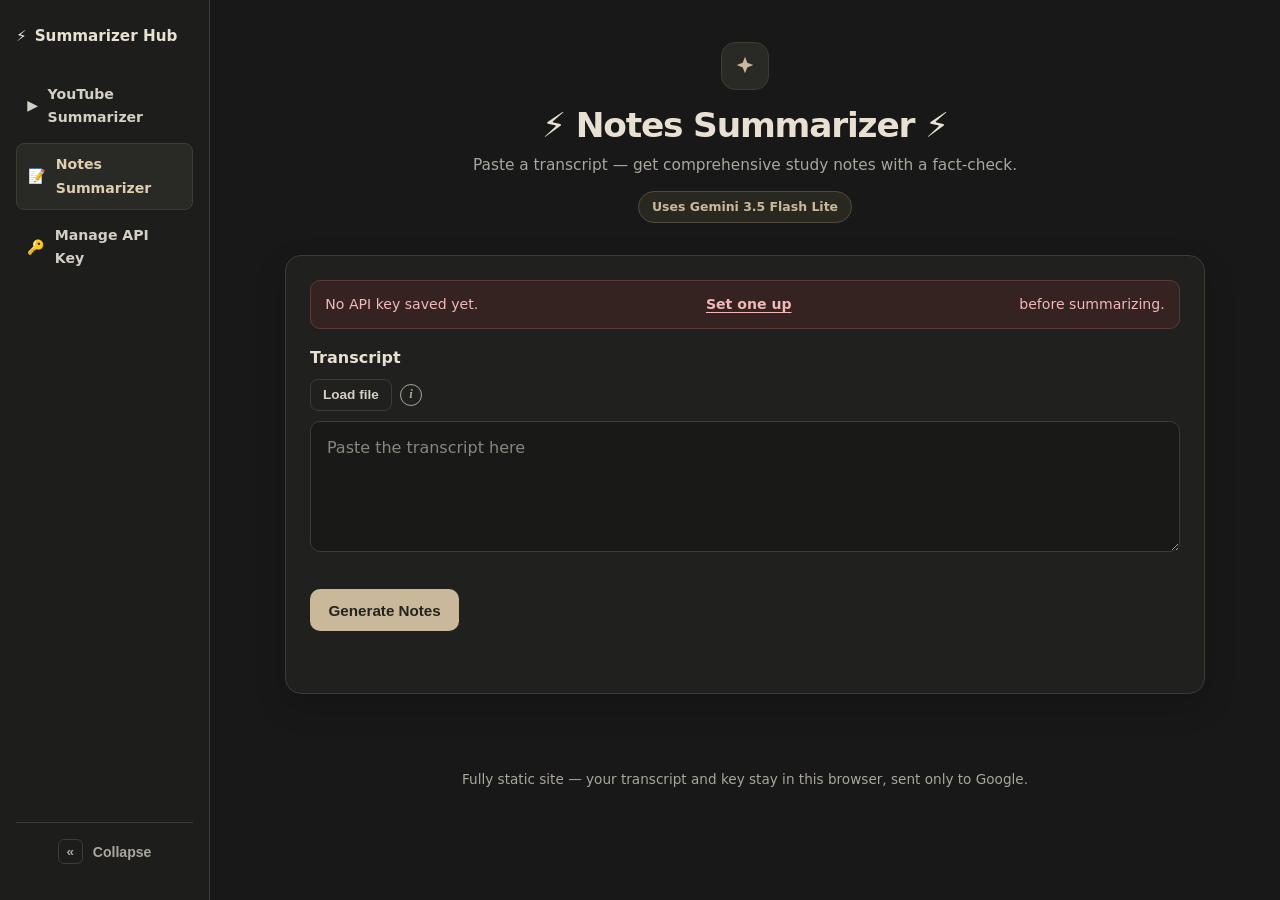
==== public/notes-summarizer.html @ a10b80e7 "feat: add Notes Summarizer page with file load, markdown download, dynamic filename co-authored-by: " ====
<!doctype html>
<html lang="en">
<head>
<meta charset="utf-8">
<meta name="viewport" content="width=device-width,initial-scale=1">
<title>&#9889; Notes Summarizer</title>
<link rel="icon" href="data:image/svg+xml,%3Csvg xmlns='http://www.w3.org/2000/svg' viewBox='0 0 100 100'%3E%3Ctext y='.9em' font-size='80'%3E%F0%9F%93%9D%3C/text%3E%3C/svg%3E">
<link rel="stylesheet" href="style.css">
<!-- marked v12.0.2 and DOMPurify 3.4.17, vendored locally instead of CDN.
     To update: re-download from the CDN and overwrite the files below.
     Original sources:
     https://cdn.jsdelivr.net/npm/marked@12/marked.min.js
     https://cdn.jsdelivr.net/npm/dompurify@3/dist/purify.min.js -->
<script src="vendor/marked.min.js"></script>
<script src="vendor/purify.min.js"></script>
<style>
.tip{position:relative}
.tip::after{content:attr(data-tip);position:absolute;left:50%;bottom:calc(100% + 8px);transform:translateX(-50%);white-space:nowrap;background:#000;color:#fff;font:600 .8rem/1.2 system-ui,sans-serif;font-style:normal;padding:.45rem .65rem;border-radius:8px;border:1px solid var(--border);box-shadow:var(--shadow);opacity:0;visibility:hidden;pointer-events:none;transition:opacity .12s;z-index:20}
.tip:hover::after,.tip:focus::after{opacity:1;visibility:visible}
</style>
</head>
<body>
<div class="app-shell">
<aside id="navMount" class="sidebar" aria-label="Primary navigation"></aside>
<div class="content-area">
<header>
  <div class="badge" aria-hidden="true">
    <svg width="22" height="22" viewBox="0 0 24 24" fill="none" xmlns="http://www.w3.org/2000/svg">
      <path d="M12 2L14.5 8.5L21 11L14.5 13.5L12 20L9.5 13.5L3 11L9.5 8.5L12 2Z" fill="#0f1117"/>
    </svg>
  </div>
  <h1>&#9889; Notes Summarizer &#9889;</h1>
  <p>Paste a transcript &mdash; get comprehensive study notes with a fact-check.</p>
  <p class="model-tag">Uses Gemini 3.5 Flash Lite</p>
</header>
<main>
  <section id="inputCard" class="card">
    <div id="keyBanner" class="key-banner hidden" role="status"></div>
    <form id="appForm" autocomplete="on">
      <label for="ptext">Transcript</label>
      <div class="file-row" style="display:flex;align-items:center;gap:.5rem;margin-bottom:.6rem">
        <input id="fileInput" type="file" accept=".txt,.md,.srt,.vtt,.text,text/*" class="hidden">
        <button id="loadFileBtn" type="button" class="ghost-btn" style="margin:0;flex:none">Load file</button>
        <span id="fileInfo" tabindex="0" role="img" aria-label="Supported formats: .txt, .md, .srt, .vtt, .text. Max 5 MB." data-tip="Supported formats: .txt, .md, .srt, .vtt, .text (max 5 MB)" class="tip" style="flex:none;cursor:default;display:inline-flex;align-items:center;justify-content:center;width:1.4rem;height:1.4rem;border:1px solid var(--muted);border-radius:50%;font-size:.8rem;font-weight:700;font-style:italic;font-family:Georgia,serif;line-height:1;color:var(--muted)">i</span>
      </div>
      <textarea id="ptext" name="transcript" autocomplete="off" rows="4" placeholder="Paste the transcript here"></textarea>

      <div class="result-actions" style="margin-top:.9rem">
        <button id="goNotes" type="submit"><span class="spinner" aria-hidden="true"></span><span>Generate Notes</span></button>
      </div>
      <div id="status" role="status" aria-live="polite"></div>
    </form>
  </section>

  <section id="result" class="card hidden">
    <div class="result-head">
     <label for="summary">Your notes</label>
     <div class="result-actions">
       <button id="copyBtn" type="button" class="ghost-btn">Copy Markdown</button>
       <button id="downloadBtn" type="button" class="ghost-btn">Download Markdown</button>
       <button id="toggleRaw" type="button" class="ghost-btn">View Raw</button>
     </div>
   </div>
   <div class="reading-toolbar" aria-label="Reading controls">
     <div class="reading-controls">
       <span class="reading-toolbar-label">Text size</span>
       <button id="fontDown" type="button" class="control-btn" aria-label="Decrease text size">A-</button>
       <span id="fontReadout" class="size-readout" aria-live="polite">18 px</span>
       <button id="fontUp" type="button" class="control-btn" aria-label="Increase text size">A+</button>
     </div>
     <div class="reading-controls">
       <button id="widthToggle" type="button" class="control-btn" aria-pressed="false">Wide reading</button>
       <button id="focusToggle" type="button" class="control-btn" aria-pressed="false">Enter focus mode</button>
     </div>
   </div>
   <div id="summary"></div>
    <textarea id="raw" rows="22" readonly class="hidden"></textarea>
  </section>
</main>
<footer>Fully static site &mdash; your transcript and key stay in this browser, sent only to Google.</footer>
<script src="nav.js"></script>
<script src="common.js"></script>
<script src="prompts.js"></script>
<script src="gemini.js"></script>
<script>
function checkKeyState() {
  const hasKey = hasApiKey();
  const b = $('keyBanner');
  b.classList.remove('hidden', 'ok', 'warn');
  if (hasKey) {
    b.classList.add('ok');
    b.innerHTML = 'API key saved. <a href="settings.html">Change key</a>';
  } else {
    b.classList.add('warn');
    b.innerHTML = 'No API key saved yet. <a href="settings.html">Set one up</a> before summarizing.';
  }
}

async function run() {
  const transcript = $('ptext').value.trim();
  if (!transcript) return setStatus('Please paste a transcript.', 'error');

  const token = getApiKey();
  if (!token) return setStatus('No API key saved. Set one on the Manage Key page first.', 'error');

  const buttons = [$('goNotes')];
  buttons.forEach(b => b.disabled = true);
  $('result').classList.add('hidden');
  setStatus('Writing notes...');

  try {
    const summary = await summarizeTranscript(transcript, token, 'notes', msg => setStatus(msg));
    renderSummary(summary);
    $('result').classList.remove('hidden');
    $('result').classList.add('show');
    setStatus('');
  } catch (e) {
    setStatus(e.message, 'error');
  } finally {
    buttons.forEach(b => b.disabled = false);
  }
}

function renderSummary(markdown) {
  $('raw').value = markdown;
  const html = marked.parse(markdown, { headerIds: false, mangle: false });
  $('summary').innerHTML = DOMPurify.sanitize(html);
  $('summary').classList.remove('hidden');
  $('raw').classList.add('hidden');
  $('toggleRaw').textContent = 'View Raw';
}

$('toggleRaw').addEventListener('click', () => {
  const switchingToRaw = $('raw').classList.contains('hidden');
  $('raw').classList.toggle('hidden', !switchingToRaw);
  $('summary').classList.toggle('hidden', switchingToRaw);
  $('toggleRaw').textContent = switchingToRaw ? 'View Rendered' : 'View Raw';
});

$('copyBtn').addEventListener('click', async () => {
  try {
    await navigator.clipboard.writeText($('raw').value);
    const old = $('copyBtn').textContent;
    $('copyBtn').textContent = 'Copied!';
    setTimeout(() => { $('copyBtn').textContent = old; }, 1500);
  } catch {
    setStatus('Could not copy to clipboard.', 'error');
  }
});

function notesFilename() {
  const m = $('raw').value.match(/^#\s+(.+)$/m);
  const base = (m ? m[1] : 'notes')
    .replace(/[\\/:*?"<>|\x00-\x1f]/g, '')
    .replace(/[#*_`]/g, '')
    .trim().replace(/\s+/g, '-').slice(0, 80);
  return (base || 'notes') + '.md';
}

$('downloadBtn').addEventListener('click', () => {
  const url = URL.createObjectURL(new Blob([$('raw').value], { type: 'text/markdown;charset=utf-8' }));
  const a = document.createElement('a');
  a.href = url;
  a.download = notesFilename();
  document.body.appendChild(a);
  a.click();
  a.remove();
  setTimeout(() => URL.revokeObjectURL(url), 1000);
});

const ALLOWED_EXTS = ['txt', 'md', 'srt', 'vtt', 'text'];
$('loadFileBtn').addEventListener('click', () => $('fileInput').click());
$('fileInput').addEventListener('change', async e => {
  const file = e.target.files[0];
  e.target.value = '';
  if (!file) return;
  const ext = (file.name.split('.').pop() || '').toLowerCase();
  if (!file.name.includes('.') || !ALLOWED_EXTS.includes(ext)) {
    return setStatus(`Unsupported file type. Use: ${ALLOWED_EXTS.map(x => '.' + x).join(', ')}`, 'error');
  }
  if (file.size > 5 * 1024 * 1024) return setStatus('File too large (max 5 MB).', 'error');
  try {
    const text = await file.text();
    if (text.includes('\u0000')) return setStatus('File looks binary, not plain text.', 'error');
    if (!text.trim()) return setStatus('File is empty.', 'error');
    $('ptext').value = text;
    setStatus(`Loaded ${file.name}`);
  } catch {
    setStatus('Could not read file.', 'error');
  }
});

// Reader preferences stay in this browser and are never sent to the API.
// Width always starts wide on every page load -- it's a one-off reading
// toggle for the current session, not a saved preference. Font size is the
// only thing persisted across visits.
const readerPrefs = { fontSize: 18, wide: true };
try {
  const saved = JSON.parse(localStorage.getItem('transcriptReaderPrefs') || '{}');
  if (Number.isFinite(saved.fontSize)) readerPrefs.fontSize = Math.min(24, Math.max(15, saved.fontSize));
} catch (_) {}
function applyReaderPrefs() {
  document.documentElement.style.setProperty('--reading-size', `${readerPrefs.fontSize}px`);
  document.documentElement.style.setProperty('--reading-width', readerPrefs.wide ? '100%' : '760px');
  $('fontReadout').textContent = `${readerPrefs.fontSize} px`;
  $('widthToggle').setAttribute('aria-pressed', String(readerPrefs.wide));
  $('widthToggle').textContent = readerPrefs.wide ? 'Narrow reading' : 'Wide reading';
  try { localStorage.setItem('transcriptReaderPrefs', JSON.stringify({ fontSize: readerPrefs.fontSize })); } catch (_) {}
}
$('fontDown').addEventListener('click', () => { readerPrefs.fontSize = Math.max(15, readerPrefs.fontSize - 1); applyReaderPrefs(); });
$('fontUp').addEventListener('click', () => { readerPrefs.fontSize = Math.min(24, readerPrefs.fontSize + 1); applyReaderPrefs(); });
$('widthToggle').addEventListener('click', () => { readerPrefs.wide = !readerPrefs.wide; applyReaderPrefs(); });
$('focusToggle').addEventListener('click', () => {
  const active = document.body.classList.toggle('focus-mode');
  $('focusToggle').setAttribute('aria-pressed', String(active));
  $('focusToggle').textContent = active ? 'Exit focus mode' : 'Enter focus mode';
  if (active) $('result').scrollIntoView({ behavior: 'smooth', block: 'start' });
});
applyReaderPrefs();

$('appForm').addEventListener('submit', e => { e.preventDefault(); run(); });
checkKeyState();
</script>
</div>
</div>
</body>
</html>
---- public/style.css ----
:root{color-scheme:dark;--bg:#171817;--card:#20211e;--card-soft:#1d1e1b;--surface-raised:#292a25;--text:#d4cfc4;--heading:#e8e1d3;--muted:#aaa69d;--border:#3b3c35;--accent:#c9b99a;--accent-hover:#dfcfb0;--err:#f2b8b5;--errbg:#352321;--ok:#b8d9b5;--okbg:#20301f;--shadow:0 12px 32px rgba(0,0,0,.16);--reading-size:18px;--reading-width:100%}
*{box-sizing:border-box}html{scrollbar-color:#55564d var(--bg);scroll-behavior:smooth}body{margin:0;min-height:100vh;background:var(--bg);color:var(--text);font:16px/1.65 system-ui,-apple-system,BlinkMacSystemFont,"Segoe UI",sans-serif;overflow-x:hidden;-webkit-font-smoothing:antialiased}::selection{background:#665c49;color:#fffaf0}::-webkit-scrollbar{width:10px;height:10px}::-webkit-scrollbar-track{background:var(--bg)}::-webkit-scrollbar-thumb{background:#55564d;border-radius:8px}::-webkit-scrollbar-thumb:hover{background:#777568}
header,main,footer{position:relative;z-index:1}header{max-width:900px;margin:0 auto;padding:2.6rem 1rem 1.25rem;text-align:center}.badge{display:inline-flex;align-items:center;justify-content:center;width:3rem;height:3rem;border-radius:14px;background:var(--surface-raised);color:var(--accent);font-size:1.5rem;margin-bottom:.9rem;border:1px solid var(--border)}.badge svg path{fill:var(--accent)}header h1{margin:0 0 .4rem;font-size:clamp(1.65rem,4vw,2.15rem);line-height:1.25;letter-spacing:-.035em;color:var(--heading)}header p{margin:.3rem 0 0;color:var(--muted);font-size:.96rem}header p.model-tag{margin-top:.75rem;display:inline-block;font-size:.78rem;font-weight:600;color:var(--accent);background:#292820;border:1px solid #514a3c;border-radius:999px;padding:.3rem .8rem}
main{max-width:86%;width:86%;margin:0 auto;padding:.75rem 0 3.5rem}.card{background:var(--card);border:1px solid var(--border);border-radius:16px;padding:clamp(1rem,3vw,1.5rem);margin-bottom:1.15rem;box-shadow:var(--shadow)}label{display:block;font-weight:650;color:var(--heading);margin-bottom:.45rem}input,textarea{width:100%;padding:.85rem 1rem;font-size:1rem;border:1px solid var(--border);border-radius:10px;background:#191a17;color:var(--text);font-family:inherit;line-height:1.6;resize:vertical;transition:border-color .15s,box-shadow .15s}input::placeholder,textarea::placeholder{color:#89867e}input:focus-visible,textarea:focus-visible,button:focus-visible{outline:2px solid var(--accent);outline-offset:3px}input:focus,textarea:focus{border-color:var(--accent);box-shadow:0 0 0 3px rgba(201,185,154,.12)}button{margin-top:.9rem;padding:.72rem 1.1rem;font-size:.95rem;font-weight:650;border:1px solid transparent;border-radius:10px;background:var(--accent);color:#24231f;cursor:pointer;display:inline-flex;align-items:center;justify-content:center;gap:.5rem;transition:background .15s,border-color .15s,opacity .15s}button:hover:not(:disabled){background:var(--accent-hover)}button:active:not(:disabled){transform:translateY(1px)}button:disabled{opacity:.65;cursor:not-allowed}.spinner{width:.95rem;height:.95rem;border:2px solid rgba(36,35,31,.3);border-top-color:#24231f;border-radius:50%;animation:spin .7s linear infinite;display:none}button:disabled .spinner{display:inline-block}@keyframes spin{to{transform:rotate(360deg)}}#status{margin:.85rem 0 0;color:var(--muted);min-height:1.5rem}#status.err{color:var(--err);background:var(--errbg);padding:.65rem .8rem;border-radius:8px}#status.ok{color:var(--ok);background:var(--okbg);padding:.65rem .8rem;border-radius:8px}.hidden{display:none!important}.visually-hidden{position:absolute;width:1px;height:1px;padding:0;margin:-1px;overflow:hidden;clip:rect(0,0,0,0);white-space:nowrap;border:0}
#result{padding:clamp(1rem,3vw,1.5rem);border-color:var(--border)}#result.show{animation:rise .25s ease both}@keyframes rise{from{opacity:0;transform:translateY(5px)}to{opacity:1;transform:translateY(0)}}.result-head{display:flex;align-items:center;justify-content:space-between;flex-wrap:wrap;gap:.8rem;margin-bottom:1rem;padding-bottom:.9rem;border-bottom:1px solid var(--border)}.result-head label{margin:0;font-size:1.05rem}.result-actions,.reading-controls{display:flex;align-items:center;flex-wrap:wrap;gap:.45rem}.ghost-btn,.control-btn{margin:0;padding:.48rem .75rem;font-size:.85rem;font-weight:600;border:1px solid var(--border);border-radius:8px;background:transparent;color:var(--text);box-shadow:none}#keyForm .result-actions .ghost-btn{margin-top:.9rem;padding:.72rem 1.1rem;font-size:.95rem}.ghost-btn:hover:not(:disabled),.control-btn:hover:not(:disabled){border-color:#77705f;background:var(--surface-raised);color:var(--heading)}.control-btn[aria-pressed="true"]{background:var(--surface-raised);border-color:var(--accent);color:var(--accent-hover)}.reading-toolbar{display:flex;justify-content:space-between;align-items:center;gap:.75rem;flex-wrap:wrap;margin-bottom:1.25rem;padding:.75rem;background:#1b1c19;border:1px solid var(--border);border-radius:12px}.reading-toolbar-label{color:var(--muted);font-size:.82rem;margin-right:.25rem}.size-readout{color:var(--muted);font-size:.82rem;min-width:3.5rem;text-align:center}
#summary{max-width:var(--reading-width);margin:0 auto;font-size:var(--reading-size);line-height:1.8;overflow-wrap:anywhere;min-height:8rem;color:var(--text);font-weight:400}#summary h1,#summary h2,#summary h3,#summary h4{color:var(--heading);line-height:1.35;letter-spacing:-.018em}#summary h1{font-size:1.8em;margin:1.8em 0 .7em}#summary h2{font-size:1.35em;margin:2em 0 .75em;padding-bottom:.5em;border-bottom:1px solid var(--border)}#summary h2:first-child{margin-top:0}#summary h3{font-size:1.12em;margin:1.45em 0 .55em;color:var(--accent-hover)}#summary h4{font-size:1em;margin:1.2em 0 .4em}#summary p{margin:.85em 0}#summary ul,#summary ol{margin:.75em 0 1.05em;padding-left:1.5em}#summary li{padding-left:.15em;margin:.45em 0}#summary li::marker{color:var(--accent)}#summary li>ul,#summary li>ol{margin:.35em 0}#summary strong{color:var(--heading);font-weight:700}#summary em{color:#d9cdb6}#summary hr{border:0;border-top:1px solid var(--border);margin:1.8em 0}#summary a{color:var(--accent-hover);text-decoration-thickness:.08em;text-underline-offset:.2em}#summary blockquote{margin:1.2em 0;padding:.25em 1em;border-left:3px solid var(--accent);background:#25251f;color:#c9c3b7;border-radius:0 8px 8px 0}#summary blockquote p{margin:.5em 0}#summary code{background:#2a2b26;border:1px solid var(--border);border-radius:5px;padding:.12em .35em;font-size:.88em;overflow-wrap:anywhere}#summary pre{overflow-x:auto;padding:1rem;background:#191a17;border:1px solid var(--border);border-radius:10px;line-height:1.6}#summary pre code{padding:0;border:0;background:transparent}#summary table{width:100%;border-collapse:collapse;margin:1.2em 0;font-size:.9em;line-height:1.6}#summary th,#summary td{text-align:left;vertical-align:top;padding:.7em .8em;border:1px solid var(--border)}#summary th{background:#2a2a24;color:var(--heading);font-weight:700}#summary tr:nth-child(even) td{background:#23241f}#raw{width:100%;margin-top:.75rem;min-height:20rem}footer{text-align:center;color:var(--muted);font-size:.85rem;padding:0 1rem 2.5rem}footer a{color:var(--accent-hover)}
body.focus-mode header,body.focus-mode #inputCard,body.focus-mode footer{display:none}body.focus-mode main{max-width:100%;width:100%;padding:1.25rem clamp(.75rem,4vw,3rem) 3rem}body.focus-mode #result{max-width:100%;margin:0 auto;box-shadow:none;border-color:transparent;background:transparent}body.focus-mode .result-head,body.focus-mode .reading-toolbar{max-width:1040px;margin-left:auto;margin-right:auto}body.focus-mode #summary{max-width:100%}
.key-banner{display:flex;align-items:center;justify-content:space-between;flex-wrap:wrap;gap:.6rem;margin-bottom:1rem;padding:.75rem .9rem;border-radius:10px;font-size:.88rem}.key-banner.ok{color:var(--ok);background:var(--okbg);border:1px solid #3c5a3a}.key-banner.warn{color:var(--err);background:var(--errbg);border:1px solid #5a3a38}.key-banner a{color:inherit;font-weight:700;text-decoration-thickness:.08em;text-underline-offset:.2em}.key-expiry{color:var(--muted);font-size:.82rem;margin:-.5rem 0 1rem;font-weight:600}.security-note{color:var(--muted);font-size:.85rem;margin:.75rem 0 0;line-height:1.6}
.nav-grid{display:grid;grid-template-columns:repeat(auto-fit,minmax(220px,1fr));gap:1rem}.nav-card{display:flex;flex-direction:column;gap:.5rem;padding:1.4rem;background:var(--card);border:1px solid var(--border);border-radius:16px;box-shadow:var(--shadow);text-decoration:none;color:var(--text);transition:border-color .15s,transform .15s}.nav-card:hover{border-color:var(--accent);transform:translateY(-2px)}.nav-card .nav-icon{font-size:1.8rem}.nav-card h2{margin:0;color:var(--heading);font-size:1.15rem}.nav-card p{margin:0;color:var(--muted);font-size:.9rem;line-height:1.5}.nav-card.disabled{opacity:.55;cursor:not-allowed;pointer-events:none}.nav-card .soon-badge{align-self:flex-start;font-size:.72rem;font-weight:700;color:var(--muted);background:var(--surface-raised);border:1px solid var(--border);border-radius:999px;padding:.2rem .6rem}
.app-shell{display:flex;align-items:flex-start;min-height:100vh}.content-area{flex:1 1 auto;min-width:0}
.sidebar{flex:0 0 210px;width:210px;background:var(--card-soft);border-right:1px solid var(--border);padding:1.5rem 1rem;position:sticky;top:0;height:100vh;overflow-y:auto;display:flex;flex-direction:column;gap:.25rem}
.sidebar .brand{display:flex;align-items:center;gap:.5rem;color:var(--heading);font-weight:700;font-size:.95rem;text-decoration:none;margin-bottom:1.25rem}
.sidebar .nav-link{display:flex;align-items:center;gap:.6rem;padding:.6rem .7rem;border-radius:8px;color:var(--text);text-decoration:none;font-size:.88rem;font-weight:600}
.sidebar .nav-link:hover{background:var(--surface-raised);color:var(--heading)}
.sidebar .nav-link.active{background:var(--surface-raised);border:1px solid var(--border);color:var(--accent-hover)}
.sidebar .nav-link.disabled{opacity:.5;pointer-events:none}
.sidebar .nav-link .soon-badge{margin-left:auto;font-size:.65rem;padding:.12rem .45rem}
body.focus-mode .sidebar{display:none}
.nav-toggle{display:flex;align-items:center;gap:.6rem;width:100%;margin-top:auto;padding-top:1rem;border-top:1px solid var(--border);background:transparent;border-left:0;border-right:0;border-bottom:0;font-size:.88rem;font-weight:650;color:var(--muted);cursor:pointer;border-radius:0}.nav-toggle .nav-icon{display:inline-flex;align-items:center;justify-content:center;width:1.6rem;height:1.6rem;border:1px solid var(--border);border-radius:6px;font-size:.85rem}.nav-toggle:hover{color:var(--heading)}.nav-toggle:hover .nav-icon{background:var(--surface-raised);border-color:#77705f}
.app-shell.sidebar-collapsed .sidebar{flex:0 0 60px;width:60px;padding:1.5rem .5rem}
.app-shell.sidebar-collapsed .sidebar .nav-label,.app-shell.sidebar-collapsed .sidebar .soon-badge{display:none}
.app-shell.sidebar-collapsed .sidebar .brand,.app-shell.sidebar-collapsed .sidebar .nav-link,.app-shell.sidebar-collapsed .sidebar .nav-toggle{justify-content:center}
@media(max-width:820px){.app-shell{flex-direction:column}.sidebar{position:static;width:100%;height:auto;flex-direction:row;flex-wrap:wrap;overflow-x:auto;border-right:0;border-bottom:1px solid var(--border);padding:.65rem}.sidebar .brand{display:none}.sidebar .nav-link{flex:0 0 auto}.nav-toggle{display:none}}
@media(max-width:640px){header{padding-top:1.8rem}main{width:94%}.result-head{align-items:flex-start}.result-actions{width:100%}.result-actions button{flex:1}.reading-toolbar{align-items:flex-start}#summary table{font-size:.85em}body.focus-mode main{padding-left:.75rem;padding-right:.75rem}}@media(prefers-reduced-motion:reduce){*,*::before,*::after{scroll-behavior:auto!important;animation-duration:.01ms!important;animation-iteration-count:1!important;transition-duration:.01ms!important}}
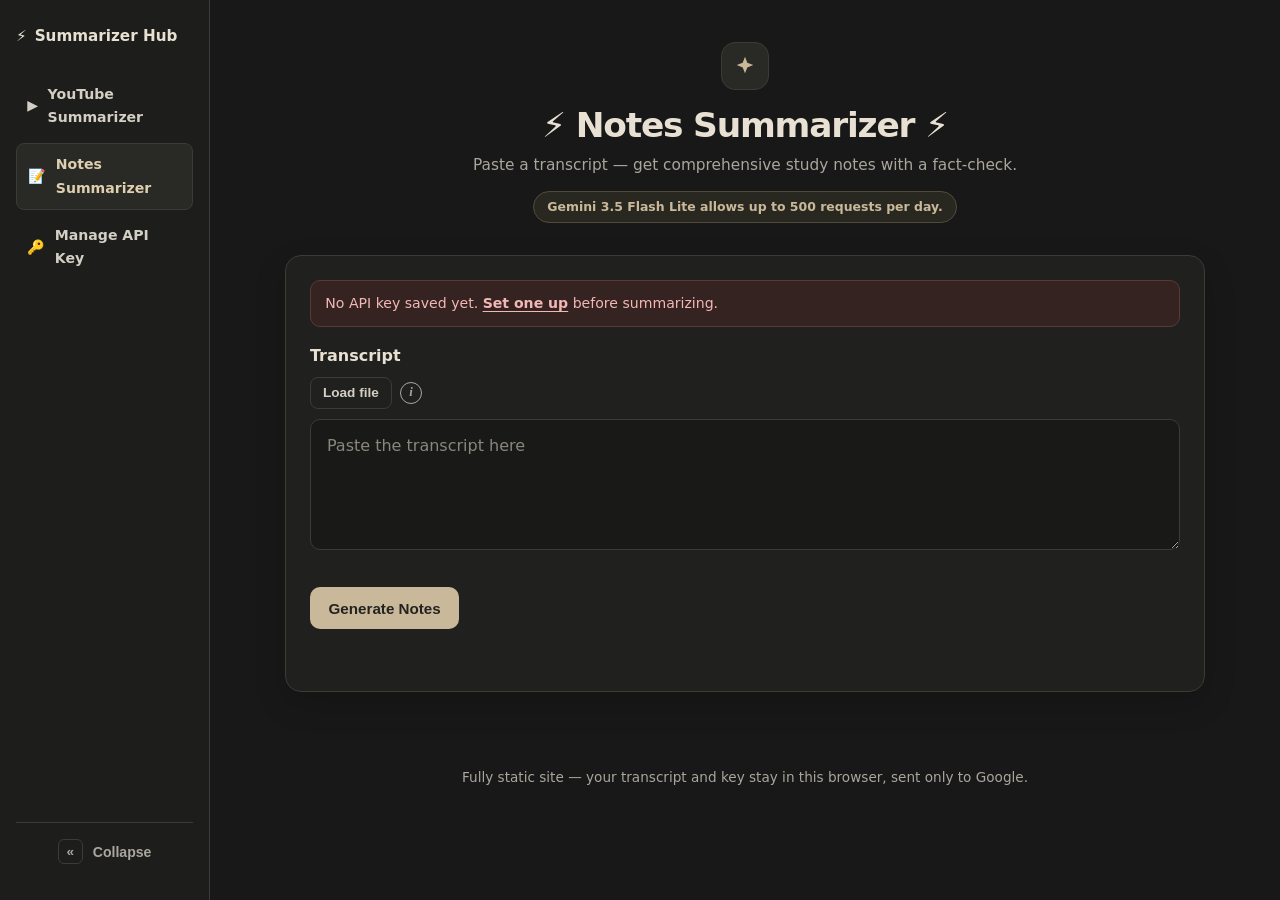
==== commit ade6f8ef: "docs: show Gemini 3.5 Flash Lite daily request limit co-authored-by: wibey vscode extension (wibey.w" ====
--- a/public/notes-summarizer.html
+++ b/public/notes-summarizer.html
@@ -31,7 +31,7 @@
   </div>
   <h1>&#9889; Notes Summarizer &#9889;</h1>
   <p>Paste a transcript &mdash; get comprehensive study notes with a fact-check.</p>
-  <p class="model-tag">Uses Gemini 3.5 Flash Lite</p>
+  <p class="model-tag">Gemini 3.5 Flash Lite allows up to 500 requests per day.</p>
 </header>
 <main>
   <section id="inputCard" class="card">
--- a/public/style.css
+++ b/public/style.css
@@ -5,8 +5,8 @@
 #result{padding:clamp(1rem,3vw,1.5rem);border-color:var(--border)}#result.show{animation:rise .25s ease both}@keyframes rise{from{opacity:0;transform:translateY(5px)}to{opacity:1;transform:translateY(0)}}.result-head{display:flex;align-items:center;justify-content:space-between;flex-wrap:wrap;gap:.8rem;margin-bottom:1rem;padding-bottom:.9rem;border-bottom:1px solid var(--border)}.result-head label{margin:0;font-size:1.05rem}.result-actions,.reading-controls{display:flex;align-items:center;flex-wrap:wrap;gap:.45rem}.ghost-btn,.control-btn{margin:0;padding:.48rem .75rem;font-size:.85rem;font-weight:600;border:1px solid var(--border);border-radius:8px;background:transparent;color:var(--text);box-shadow:none}#keyForm .result-actions .ghost-btn{margin-top:.9rem;padding:.72rem 1.1rem;font-size:.95rem}.ghost-btn:hover:not(:disabled),.control-btn:hover:not(:disabled){border-color:#77705f;background:var(--surface-raised);color:var(--heading)}.control-btn[aria-pressed="true"]{background:var(--surface-raised);border-color:var(--accent);color:var(--accent-hover)}.reading-toolbar{display:flex;justify-content:space-between;align-items:center;gap:.75rem;flex-wrap:wrap;margin-bottom:1.25rem;padding:.75rem;background:#1b1c19;border:1px solid var(--border);border-radius:12px}.reading-toolbar-label{color:var(--muted);font-size:.82rem;margin-right:.25rem}.size-readout{color:var(--muted);font-size:.82rem;min-width:3.5rem;text-align:center}
 #summary{max-width:var(--reading-width);margin:0 auto;font-size:var(--reading-size);line-height:1.8;overflow-wrap:anywhere;min-height:8rem;color:var(--text);font-weight:400}#summary h1,#summary h2,#summary h3,#summary h4{color:var(--heading);line-height:1.35;letter-spacing:-.018em}#summary h1{font-size:1.8em;margin:1.8em 0 .7em}#summary h2{font-size:1.35em;margin:2em 0 .75em;padding-bottom:.5em;border-bottom:1px solid var(--border)}#summary h2:first-child{margin-top:0}#summary h3{font-size:1.12em;margin:1.45em 0 .55em;color:var(--accent-hover)}#summary h4{font-size:1em;margin:1.2em 0 .4em}#summary p{margin:.85em 0}#summary ul,#summary ol{margin:.75em 0 1.05em;padding-left:1.5em}#summary li{padding-left:.15em;margin:.45em 0}#summary li::marker{color:var(--accent)}#summary li>ul,#summary li>ol{margin:.35em 0}#summary strong{color:var(--heading);font-weight:700}#summary em{color:#d9cdb6}#summary hr{border:0;border-top:1px solid var(--border);margin:1.8em 0}#summary a{color:var(--accent-hover);text-decoration-thickness:.08em;text-underline-offset:.2em}#summary blockquote{margin:1.2em 0;padding:.25em 1em;border-left:3px solid var(--accent);background:#25251f;color:#c9c3b7;border-radius:0 8px 8px 0}#summary blockquote p{margin:.5em 0}#summary code{background:#2a2b26;border:1px solid var(--border);border-radius:5px;padding:.12em .35em;font-size:.88em;overflow-wrap:anywhere}#summary pre{overflow-x:auto;padding:1rem;background:#191a17;border:1px solid var(--border);border-radius:10px;line-height:1.6}#summary pre code{padding:0;border:0;background:transparent}#summary table{width:100%;border-collapse:collapse;margin:1.2em 0;font-size:.9em;line-height:1.6}#summary th,#summary td{text-align:left;vertical-align:top;padding:.7em .8em;border:1px solid var(--border)}#summary th{background:#2a2a24;color:var(--heading);font-weight:700}#summary tr:nth-child(even) td{background:#23241f}#raw{width:100%;margin-top:.75rem;min-height:20rem}footer{text-align:center;color:var(--muted);font-size:.85rem;padding:0 1rem 2.5rem}footer a{color:var(--accent-hover)}
 body.focus-mode header,body.focus-mode #inputCard,body.focus-mode footer{display:none}body.focus-mode main{max-width:100%;width:100%;padding:1.25rem clamp(.75rem,4vw,3rem) 3rem}body.focus-mode #result{max-width:100%;margin:0 auto;box-shadow:none;border-color:transparent;background:transparent}body.focus-mode .result-head,body.focus-mode .reading-toolbar{max-width:1040px;margin-left:auto;margin-right:auto}body.focus-mode #summary{max-width:100%}
-.key-banner{display:flex;align-items:center;justify-content:space-between;flex-wrap:wrap;gap:.6rem;margin-bottom:1rem;padding:.75rem .9rem;border-radius:10px;font-size:.88rem}.key-banner.ok{color:var(--ok);background:var(--okbg);border:1px solid #3c5a3a}.key-banner.warn{color:var(--err);background:var(--errbg);border:1px solid #5a3a38}.key-banner a{color:inherit;font-weight:700;text-decoration-thickness:.08em;text-underline-offset:.2em}.key-expiry{color:var(--muted);font-size:.82rem;margin:-.5rem 0 1rem;font-weight:600}.security-note{color:var(--muted);font-size:.85rem;margin:.75rem 0 0;line-height:1.6}
-.nav-grid{display:grid;grid-template-columns:repeat(auto-fit,minmax(220px,1fr));gap:1rem}.nav-card{display:flex;flex-direction:column;gap:.5rem;padding:1.4rem;background:var(--card);border:1px solid var(--border);border-radius:16px;box-shadow:var(--shadow);text-decoration:none;color:var(--text);transition:border-color .15s,transform .15s}.nav-card:hover{border-color:var(--accent);transform:translateY(-2px)}.nav-card .nav-icon{font-size:1.8rem}.nav-card h2{margin:0;color:var(--heading);font-size:1.15rem}.nav-card p{margin:0;color:var(--muted);font-size:.9rem;line-height:1.5}.nav-card.disabled{opacity:.55;cursor:not-allowed;pointer-events:none}.nav-card .soon-badge{align-self:flex-start;font-size:.72rem;font-weight:700;color:var(--muted);background:var(--surface-raised);border:1px solid var(--border);border-radius:999px;padding:.2rem .6rem}
+.key-banner{display:block;line-height:1.5;margin-bottom:1rem;padding:.75rem .9rem;border-radius:10px;font-size:.88rem}.key-banner.ok{color:var(--ok);background:var(--okbg);border:1px solid #3c5a3a}.key-banner.warn{color:var(--err);background:var(--errbg);border:1px solid #5a3a38}.key-banner a{color:inherit;font-weight:700;text-decoration-thickness:.08em;text-underline-offset:.2em}.key-expiry{color:var(--muted);font-size:.82rem;margin:-.5rem 0 1rem;font-weight:600}.security-note{color:var(--muted);font-size:.85rem;margin:.75rem 0 0;line-height:1.6}
+.nav-grid{display:grid;grid-template-columns:repeat(2,minmax(0,1fr));gap:.75rem;max-width:760px;margin:0 auto}.nav-card{display:flex;flex-direction:column;gap:.4rem;padding:1.1rem 1.2rem;background:var(--card);border:1px solid var(--border);border-radius:16px;box-shadow:var(--shadow);text-decoration:none;color:var(--text);transition:border-color .15s,transform .15s}.nav-card:hover{border-color:var(--accent);transform:translateY(-2px)}.nav-card .nav-icon{font-size:1.5rem}.nav-card h2{margin:0;color:var(--heading);font-size:1.08rem}.nav-card p{margin:0;color:var(--muted);font-size:.85rem;line-height:1.45}.nav-card.disabled{opacity:.55;cursor:not-allowed;pointer-events:none}.nav-card .soon-badge{align-self:flex-start;font-size:.72rem;font-weight:700;color:var(--muted);background:var(--surface-raised);border:1px solid var(--border);border-radius:999px;padding:.2rem .6rem}
 .app-shell{display:flex;align-items:flex-start;min-height:100vh}.content-area{flex:1 1 auto;min-width:0}
 .sidebar{flex:0 0 210px;width:210px;background:var(--card-soft);border-right:1px solid var(--border);padding:1.5rem 1rem;position:sticky;top:0;height:100vh;overflow-y:auto;display:flex;flex-direction:column;gap:.25rem}
 .sidebar .brand{display:flex;align-items:center;gap:.5rem;color:var(--heading);font-weight:700;font-size:.95rem;text-decoration:none;margin-bottom:1.25rem}
@@ -21,4 +21,142 @@
 .app-shell.sidebar-collapsed .sidebar .nav-label,.app-shell.sidebar-collapsed .sidebar .soon-badge{display:none}
 .app-shell.sidebar-collapsed .sidebar .brand,.app-shell.sidebar-collapsed .sidebar .nav-link,.app-shell.sidebar-collapsed .sidebar .nav-toggle{justify-content:center}
 @media(max-width:820px){.app-shell{flex-direction:column}.sidebar{position:static;width:100%;height:auto;flex-direction:row;flex-wrap:wrap;overflow-x:auto;border-right:0;border-bottom:1px solid var(--border);padding:.65rem}.sidebar .brand{display:none}.sidebar .nav-link{flex:0 0 auto}.nav-toggle{display:none}}
-@media(max-width:640px){header{padding-top:1.8rem}main{width:94%}.result-head{align-items:flex-start}.result-actions{width:100%}.result-actions button{flex:1}.reading-toolbar{align-items:flex-start}#summary table{font-size:.85em}body.focus-mode main{padding-left:.75rem;padding-right:.75rem}}@media(prefers-reduced-motion:reduce){*,*::before,*::after{scroll-behavior:auto!important;animation-duration:.01ms!important;animation-iteration-count:1!important;transition-duration:.01ms!important}}+@media(max-width:640px){header{padding-top:1.8rem}main{width:94%}.result-head{align-items:flex-start}.result-actions{width:100%}.result-actions button{flex:1}.reading-toolbar{align-items:flex-start}#summary table{font-size:.85em}body.focus-mode main{padding-left:.75rem;padding-right:.75rem}}@media(prefers-reduced-motion:reduce){*,*::before,*::after{scroll-behavior:auto!important;animation-duration:.01ms!important;animation-iteration-count:1!important;transition-duration:.01ms!important}}
+/* Mobile polish */
+html{-webkit-text-size-adjust:100%}
+@media(max-width:820px){
+.app-shell.sidebar-collapsed .sidebar{flex:none;width:100%;padding:.65rem}
+.app-shell.sidebar-collapsed .sidebar .nav-label{display:inline}
+.app-shell.sidebar-collapsed .sidebar .nav-link{justify-content:flex-start}
+.sidebar{flex-wrap:nowrap;-webkit-overflow-scrolling:touch}
+.sidebar .nav-link{white-space:nowrap;min-height:44px}
+}
+@media(max-width:640px){
+input,textarea{font-size:16px}
+button{min-height:44px}
+.card{padding:.9rem}
+.nav-grid{gap:.6rem;max-width:100%}
+.nav-card{padding:.85rem}
+.nav-card p{font-size:.78rem}
+#summary table{display:block;overflow-x:auto;-webkit-overflow-scrolling:touch}
+#summary th,#summary td{padding:.55em .6em}
+#summary h1{font-size:1.5em}
+.reading-controls{width:100%}
+.result-actions{gap:.5rem}
+.result-actions button{flex:1 1 calc(50% - .5rem)}
+.file-row{flex-wrap:wrap}
+.tip::after{left:0;transform:none;white-space:normal;width:max-content;max-width:min(260px,80vw)}
+footer{padding:0 .75rem 1.75rem}
+}
+
+/* Tablet + large screens */
+@media(min-width:641px) and (max-width:1024px){
+main{width:92%;max-width:92%}
+.sidebar{flex-basis:180px;width:180px}
+}
+@media(min-width:1600px){
+main{max-width:1400px;width:86%}
+header h1{font-size:2.3rem}
+}
+@media(max-width:820px) and (min-width:641px){
+main{width:94%;max-width:94%}
+.sidebar{width:100%}
+}
+@media(max-height:480px) and (orientation:landscape){
+header{padding-top:1rem}
+.sidebar{padding:.4rem}
+}
+
+/* Mobile/tablet sidebar -> compact tab bar (icon above label, no scrolling) */
+@media(max-width:820px){
+.app-shell .sidebar,.app-shell.sidebar-collapsed .sidebar{position:sticky;top:0;z-index:30;display:flex;flex-direction:row;flex-wrap:nowrap;align-items:stretch;gap:.35rem;width:100%;height:auto;padding:.4rem;overflow:visible;background:var(--card-soft);border-right:0;border-bottom:1px solid var(--border)}
+.app-shell .sidebar .brand{display:flex;flex:0 0 auto;flex-direction:column;justify-content:center;align-items:center;margin:0;padding:.35rem .6rem;font-size:1.2rem;border-radius:8px}
+.app-shell .sidebar .brand .nav-label{display:none}
+.app-shell .sidebar .nav-link,.app-shell.sidebar-collapsed .sidebar .nav-link{flex:1 1 0;min-width:0;flex-direction:column;justify-content:center;align-items:center;gap:.15rem;padding:.4rem .25rem;min-height:52px;text-align:center;white-space:normal;line-height:1.15;font-size:.7rem}
+.app-shell .sidebar .nav-link .nav-icon{font-size:1.15rem}
+.app-shell .sidebar .nav-link .nav-label{display:block}
+.app-shell .sidebar .nav-link .soon-badge{display:none}
+.app-shell .sidebar .nav-toggle{display:none}
+}
+
+/* Hamburger menu (<=820px): top bar with brand + button, links in a dropdown */
+.menu-btn{display:none}
+@media(max-width:820px){
+.app-shell .sidebar,.app-shell.sidebar-collapsed .sidebar{flex-wrap:wrap;align-items:center;gap:.25rem;padding:.4rem .6rem}
+.app-shell .sidebar .brand{flex:1 1 auto;flex-direction:row;justify-content:flex-start;gap:.5rem;font-size:1rem;padding:.35rem .4rem}
+.app-shell .sidebar .brand .nav-label{display:inline}
+.menu-btn{display:inline-flex;margin:0;min-height:44px;min-width:44px;padding:0 .8rem;font-size:1.25rem;line-height:1;background:transparent;color:var(--heading);border:1px solid var(--border)}
+.menu-btn:hover:not(:disabled){background:var(--surface-raised)}
+.app-shell .sidebar .nav-link,.app-shell.sidebar-collapsed .sidebar .nav-link{display:none;flex:0 0 100%;flex-direction:row;justify-content:flex-start;gap:.7rem;padding:.75rem .8rem;min-height:48px;font-size:.95rem;text-align:left}
+.app-shell .sidebar.menu-open .nav-link{display:flex}
+.app-shell .sidebar .nav-link .nav-icon{font-size:1.2rem}
+}
+
+/* Compact mobile header + overlay dropdown (frees vertical space) */
+@media(max-width:820px){
+.app-shell .sidebar,.app-shell.sidebar-collapsed .sidebar{position:sticky;top:0;padding:.25rem .6rem}
+.menu-btn{min-height:40px;min-width:40px}
+.app-shell .sidebar.menu-open{box-shadow:0 12px 24px rgba(0,0,0,.5)}
+.app-shell .sidebar .nav-link,.app-shell.sidebar-collapsed .sidebar .nav-link{min-height:44px;padding:.6rem .8rem}
+header{padding:.8rem 1rem .5rem!important}
+header .badge{display:none}
+header h1{font-size:1.25rem;margin:0}
+header p{font-size:.82rem;margin:.2rem 0 0}
+header p.model-tag{margin-top:.4rem;font-size:.7rem;padding:.2rem .6rem}
+main{padding-top:.25rem}
+}
+@media(max-width:640px){
+header p:not(.model-tag){display:none}
+}
+
+/* Menu as a true overlay: hidden until the hamburger is clicked */
+.nav-links{display:contents}
+@media(max-width:820px){
+.app-shell .sidebar .nav-links,.app-shell.sidebar-collapsed .sidebar .nav-links{display:none;position:absolute;top:100%;left:0;right:0;flex-direction:column;gap:.2rem;padding:.4rem .6rem .6rem;background:var(--card-soft);border-bottom:1px solid var(--border);box-shadow:0 12px 24px rgba(0,0,0,.5)}
+.app-shell .sidebar.menu-open .nav-links{display:flex}
+.app-shell .sidebar .nav-link,.app-shell.sidebar-collapsed .sidebar .nav-link,.app-shell .sidebar.menu-open .nav-link{display:flex;flex:none;width:100%}
+}
+
+/* Slimmer top bar + header (height) */
+@media(max-width:820px){
+.app-shell .sidebar,.app-shell.sidebar-collapsed .sidebar{padding:.15rem .5rem;min-height:0}
+.app-shell .sidebar .brand{padding:.15rem .3rem;font-size:.9rem;line-height:1.2;margin:0}
+.menu-btn{min-height:34px;min-width:36px;padding:0 .6rem;font-size:1.1rem;border-radius:8px}
+header{padding:.5rem 1rem .3rem!important}
+header h1{font-size:1.1rem;line-height:1.2}
+header p.model-tag{display:none}
+main{padding-top:0}
+}
+
+/* Fix: desktop flex-basis:210px became a 210px *height* in the stacked mobile layout */
+@media(max-width:820px){
+.app-shell .sidebar,.app-shell.sidebar-collapsed .sidebar{flex:0 0 auto!important;height:auto!important;min-height:0;width:100%}
+.app-shell{min-height:0}
+}
+
+/* Breathing room between the mobile top bar and the page title */
+@media(max-width:820px){
+header{padding-top:1.4rem!important}
+}
+
+/* Collapse button: global button:hover fill must not apply */
+.nav-toggle:hover:not(:disabled),.nav-toggle:active:not(:disabled){background:transparent;transform:none}
+
+/* Space between page title block and the cards below (mobile/tablet) */
+@media(max-width:820px){
+header{padding-bottom:1.1rem!important}
+main{padding-top:.75rem}
+}
+
+/* Mobile: roomier top bar / hamburger tap target, equal-size action buttons */
+@media(max-width:820px){
+.app-shell .sidebar,.app-shell.sidebar-collapsed .sidebar{padding:.5rem .75rem}
+.app-shell .sidebar .brand{min-height:48px;font-size:1.05rem}
+.menu-btn{min-height:48px;min-width:48px;font-size:1.4rem}
+.app-shell .sidebar .nav-link,.app-shell.sidebar-collapsed .sidebar .nav-link{min-height:52px;font-size:1rem}
+}
+@media(max-width:640px){
+.result-actions{align-items:stretch}
+.result-actions button,.result-actions .ghost-btn{flex:1 1 0;min-width:0;min-height:48px;margin-top:.9rem;padding:.7rem .5rem;font-size:.95rem;text-align:center}
+.result-head .result-actions button{margin-top:0}
+}
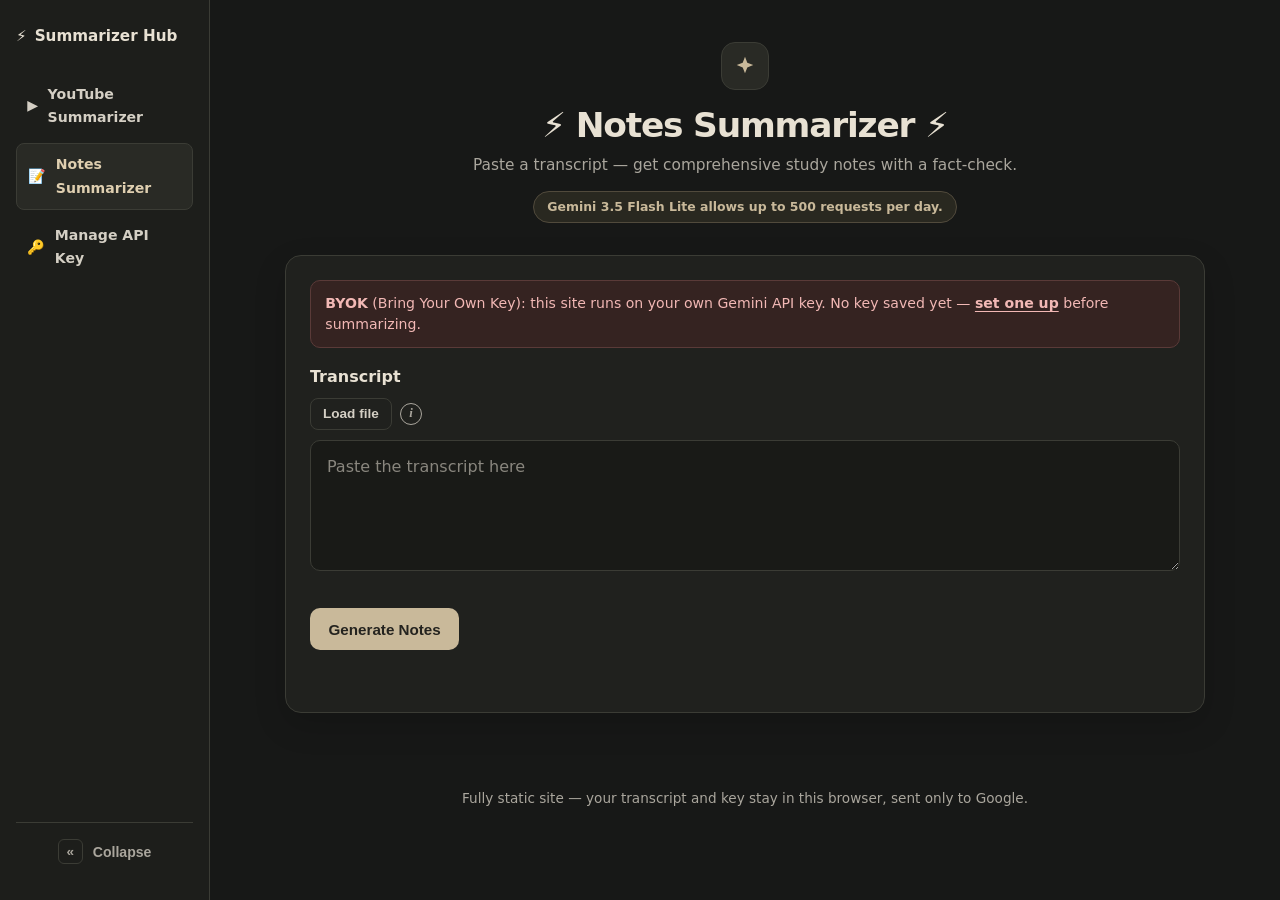
==== commit c5d3589a: "feat: BYOK messaging across pages, 1-week key expiry co-authored-by: wibey vscode extension (wibey.w" ====
--- a/public/notes-summarizer.html
+++ b/public/notes-summarizer.html
@@ -89,10 +89,10 @@
   b.classList.remove('hidden', 'ok', 'warn');
   if (hasKey) {
     b.classList.add('ok');
-    b.innerHTML = 'API key saved. <a href="settings.html">Change key</a>';
+    b.innerHTML = '<strong>BYOK</strong> (Bring Your Own Key): using your saved API key; usage counts against it. <a href="settings.html">Change key</a>';
   } else {
     b.classList.add('warn');
-    b.innerHTML = 'No API key saved yet. <a href="settings.html">Set one up</a> before summarizing.';
+    b.innerHTML = '<strong>BYOK</strong> (Bring Your Own Key): this site runs on your own Gemini API key. No key saved yet &mdash; <a href="settings.html">set one up</a> before summarizing.';
   }
 }
 
--- a/public/style.css
+++ b/public/style.css
@@ -106,7 +106,7 @@
 main{padding-top:.25rem}
 }
 @media(max-width:640px){
-header p:not(.model-tag){display:none}
+header p{display:block}
 }
 
 /* Menu as a true overlay: hidden until the hamburger is clicked */
@@ -160,3 +160,12 @@
 .result-actions button,.result-actions .ghost-btn{flex:1 1 0;min-width:0;min-height:48px;margin-top:.9rem;padding:.7rem .5rem;font-size:.95rem;text-align:center}
 .result-head .result-actions button{margin-top:0}
 }
+
+/* Keep the model/limit tag visible on mobile (an earlier compact rule hid it) */
+@media(max-width:820px){
+header p.model-tag{display:inline-block!important;max-width:100%;white-space:normal;border-radius:12px;line-height:1.35}
+}
+
+.byok-note{margin:0 0 .75rem;font-size:.74rem;line-height:1.45;color:var(--muted)}
+.byok-note strong{color:var(--accent)}
+.byok-note a{color:var(--accent-hover)}
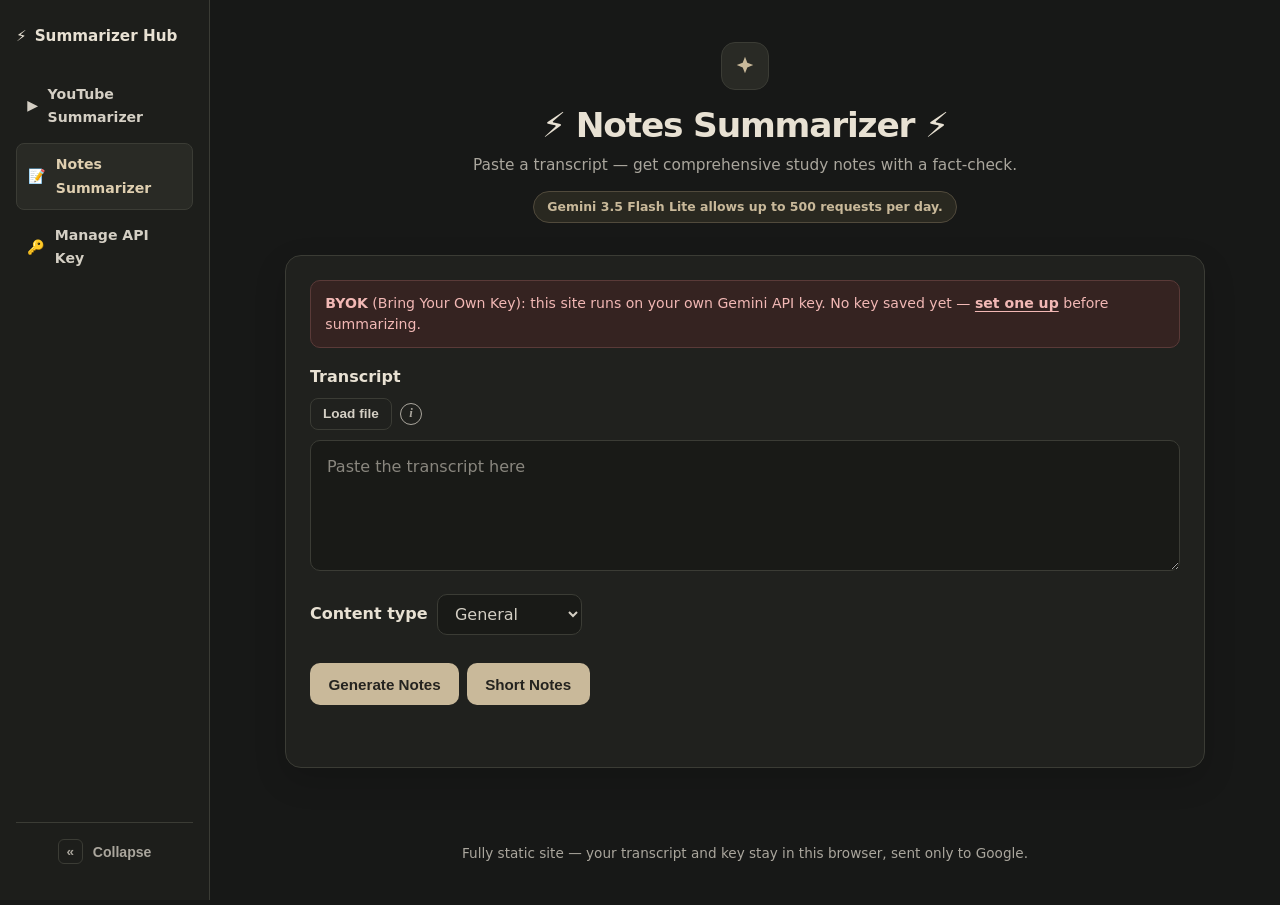
==== commit b540a316: "Improve prompts, add Short Notes and content types (General/Tech Course/Class Notes)" ====
--- a/public/notes-summarizer.html
+++ b/public/notes-summarizer.html
@@ -45,8 +45,14 @@
       </div>
       <textarea id="ptext" name="transcript" autocomplete="off" rows="4" placeholder="Paste the transcript here"></textarea>
 
+      <div class="type-row">
+        <label for="notesType">Content type</label>
+        <select id="notesType" name="notesType"></select>
+      </div>
+
       <div class="result-actions" style="margin-top:.9rem">
         <button id="goNotes" type="submit"><span class="spinner" aria-hidden="true"></span><span>Generate Notes</span></button>
+        <button id="goShortNotes" type="button"><span class="spinner" aria-hidden="true"></span><span>Short Notes</span></button>
       </div>
       <div id="status" role="status" aria-live="polite"></div>
     </form>
@@ -96,20 +102,31 @@
   }
 }
 
-async function run() {
+// Dropdown options come from NOTES_VARIANTS (prompts.js) so labels live in one place.
+$('notesType').innerHTML = Object.entries(NOTES_VARIANTS)
+  .map(([key, v]) => `<option value="${key}">${v.label}</option>`).join('');
+try {
+  const savedType = localStorage.getItem('notesContentType');
+  if (savedType in NOTES_VARIANTS) $('notesType').value = savedType;
+} catch (_) {}
+$('notesType').addEventListener('change', () => {
+  try { localStorage.setItem('notesContentType', $('notesType').value); } catch (_) {}
+});
+
+async function run(mode) {
   const transcript = $('ptext').value.trim();
   if (!transcript) return setStatus('Please paste a transcript.', 'error');
 
   const token = getApiKey();
   if (!token) return setStatus('No API key saved. Set one on the Manage Key page first.', 'error');
 
-  const buttons = [$('goNotes')];
+  const buttons = [$('goNotes'), $('goShortNotes')];
   buttons.forEach(b => b.disabled = true);
   $('result').classList.add('hidden');
-  setStatus('Writing notes...');
+  setStatus(mode === 'shortNotes' ? 'Writing short notes...' : 'Writing notes...');
 
   try {
-    const summary = await summarizeTranscript(transcript, token, 'notes', msg => setStatus(msg));
+    const summary = await summarizeTranscript(transcript, token, mode, msg => setStatus(msg), $('notesType').value);
     renderSummary(summary);
     $('result').classList.remove('hidden');
     $('result').classList.add('show');
@@ -218,7 +235,8 @@
 });
 applyReaderPrefs();
 
-$('appForm').addEventListener('submit', e => { e.preventDefault(); run(); });
+$('appForm').addEventListener('submit', e => { e.preventDefault(); run('notes'); });
+$('goShortNotes').addEventListener('click', () => run('shortNotes'));
 checkKeyState();
 </script>
 </div>
--- a/public/style.css
+++ b/public/style.css
@@ -169,3 +169,13 @@
 .byok-note{margin:0 0 .75rem;font-size:.74rem;line-height:1.45;color:var(--muted)}
 .byok-note strong{color:var(--accent)}
 .byok-note a{color:var(--accent-hover)}
+
+/* Justified summary text; words wrap whole (no mid-word cuts), hyphenate only if needed */
+#summary{overflow-wrap:break-word;word-break:normal}
+#summary p,#summary li,#summary blockquote{text-align:justify;text-justify:inter-word;hyphens:auto;-webkit-hyphens:auto}
+#summary h1,#summary h2,#summary h3,#summary h4,#summary th,#summary td,#summary pre,#summary code{text-align:left;hyphens:none}
+#summary code{overflow-wrap:break-word}
+@media(max-width:640px){#summary p,#summary li,#summary blockquote{text-align:justify;hyphens:auto;-webkit-hyphens:auto;word-spacing:-.02em}}
+.type-row{display:flex;align-items:center;gap:.6rem;margin-top:.9rem;flex-wrap:wrap}.type-row label{margin:0}
+select{padding:.55rem .8rem;font-size:16px;border:1px solid var(--border);border-radius:10px;background:#191a17;color:var(--text);font-family:inherit;cursor:pointer}
+select:focus-visible{outline:2px solid var(--accent);outline-offset:3px;border-color:var(--accent)}
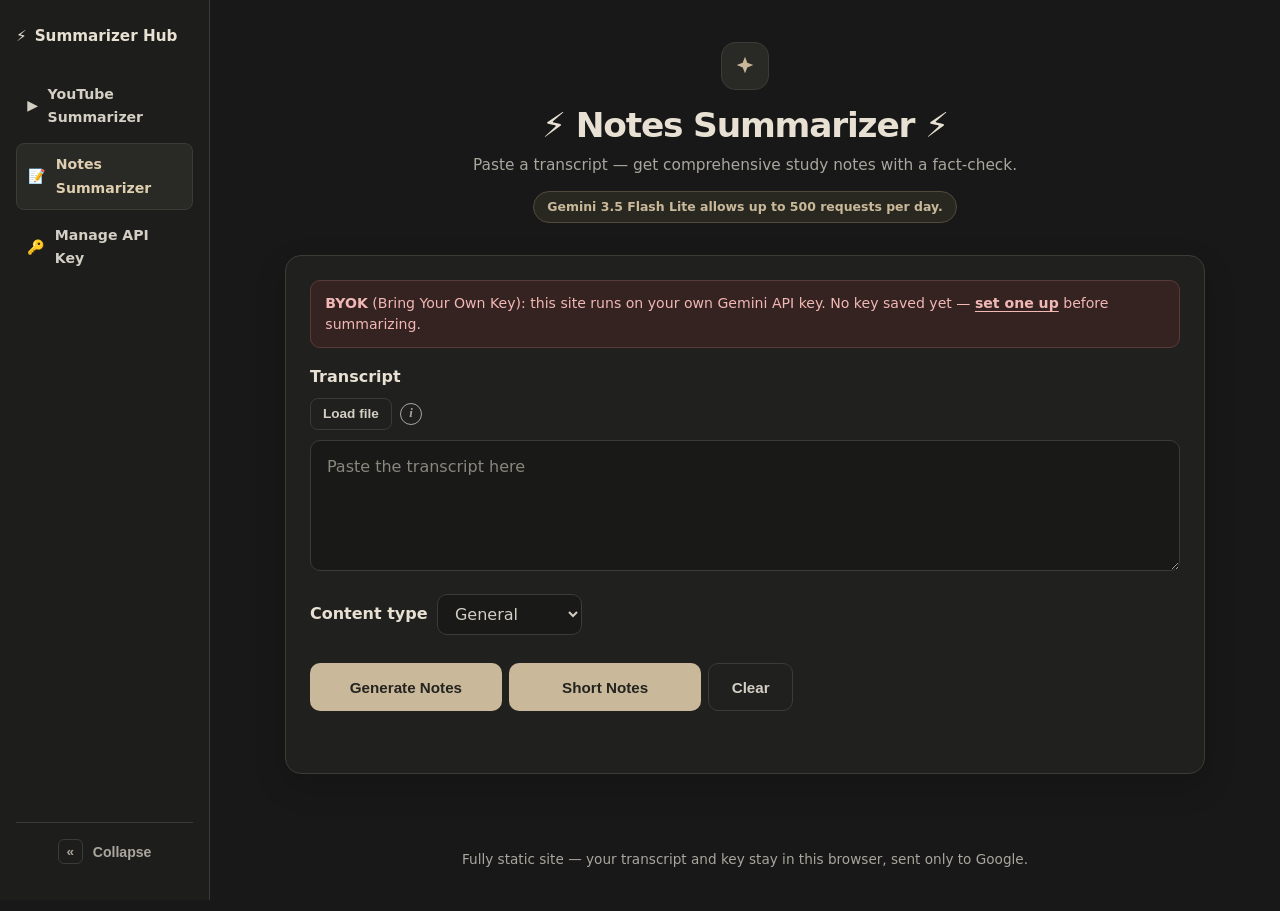
==== commit e3ff0598: "added clear btn" ====
--- a/public/notes-summarizer.html
+++ b/public/notes-summarizer.html
@@ -53,6 +53,7 @@
       <div class="result-actions" style="margin-top:.9rem">
         <button id="goNotes" type="submit"><span class="spinner" aria-hidden="true"></span><span>Generate Notes</span></button>
         <button id="goShortNotes" type="button"><span class="spinner" aria-hidden="true"></span><span>Short Notes</span></button>
+        <button id="clearBtn" type="button" class="ghost-btn">Clear</button>
       </div>
       <div id="status" role="status" aria-live="polite"></div>
     </form>
@@ -113,6 +114,10 @@
   try { localStorage.setItem('notesContentType', $('notesType').value); } catch (_) {}
 });
 
+// Bumped by every run and every clear. A request that finishes after the
+// counter moved on was cleared (or superseded) mid-flight, so its result is dropped.
+let runId = 0;
+
 async function run(mode) {
   const transcript = $('ptext').value.trim();
   if (!transcript) return setStatus('Please paste a transcript.', 'error');
@@ -120,6 +125,7 @@
   const token = getApiKey();
   if (!token) return setStatus('No API key saved. Set one on the Manage Key page first.', 'error');
 
+  const myRun = ++runId;
   const buttons = [$('goNotes'), $('goShortNotes')];
   buttons.forEach(b => b.disabled = true);
   $('result').classList.add('hidden');
@@ -127,16 +133,36 @@
 
   try {
     const summary = await summarizeTranscript(transcript, token, mode, msg => setStatus(msg), $('notesType').value);
+    if (myRun !== runId) return;
     renderSummary(summary);
     $('result').classList.remove('hidden');
     $('result').classList.add('show');
     setStatus('');
   } catch (e) {
-    setStatus(e.message, 'error');
+    if (myRun === runId) setStatus(e.message, 'error');
   } finally {
-    buttons.forEach(b => b.disabled = false);
-  }
-}
+    if (myRun === runId) buttons.forEach(b => b.disabled = false);
+  }
+}
+
+// Wipes the transcript, the generated notes, and any status text, then
+// drops you back at an empty input ready for the next one.
+function clearAll() {
+  runId++;
+  [$('goNotes'), $('goShortNotes')].forEach(b => b.disabled = false);
+  $('ptext').value = '';
+  $('fileInput').value = '';
+  $('raw').value = '';
+  $('summary').innerHTML = '';
+  $('result').classList.add('hidden');
+  $('result').classList.remove('show');
+  document.body.classList.remove('focus-mode');
+  $('focusToggle').setAttribute('aria-pressed', 'false');
+  $('focusToggle').textContent = 'Enter focus mode';
+  setStatus('');
+  $('ptext').focus();
+}
+$('clearBtn').addEventListener('click', clearAll);
 
 function renderSummary(markdown) {
   $('raw').value = markdown;
--- a/public/style.css
+++ b/public/style.css
@@ -179,3 +179,10 @@
 .type-row{display:flex;align-items:center;gap:.6rem;margin-top:.9rem;flex-wrap:wrap}.type-row label{margin:0}
 select{padding:.55rem .8rem;font-size:16px;border:1px solid var(--border);border-radius:10px;background:#191a17;color:var(--text);font-family:inherit;cursor:pointer}
 select:focus-visible{outline:2px solid var(--accent);outline-offset:3px;border-color:var(--accent)}
+
+/* Form action row (Generate / Short / Clear): every button identical in size at all widths (capped at 12rem so they don't stretch on desktop).
+   Beats the compact .ghost-btn look so the secondary Clear button doesn't shrink. */
+#appForm .result-actions{align-items:stretch}
+#appForm .result-actions button{flex:1 1 0;min-width:0;max-width:12rem;min-height:48px;margin-top:.9rem;padding:.72rem 1.1rem;font-size:.95rem;font-weight:650;border-radius:10px;text-align:center}
+/* Clear is a rarely-used secondary action: content-width instead of an equal share of the row. */
+#appForm .result-actions .ghost-btn{flex:0 0 auto;max-width:none;padding:.72rem 1.4rem;font-weight:600}
